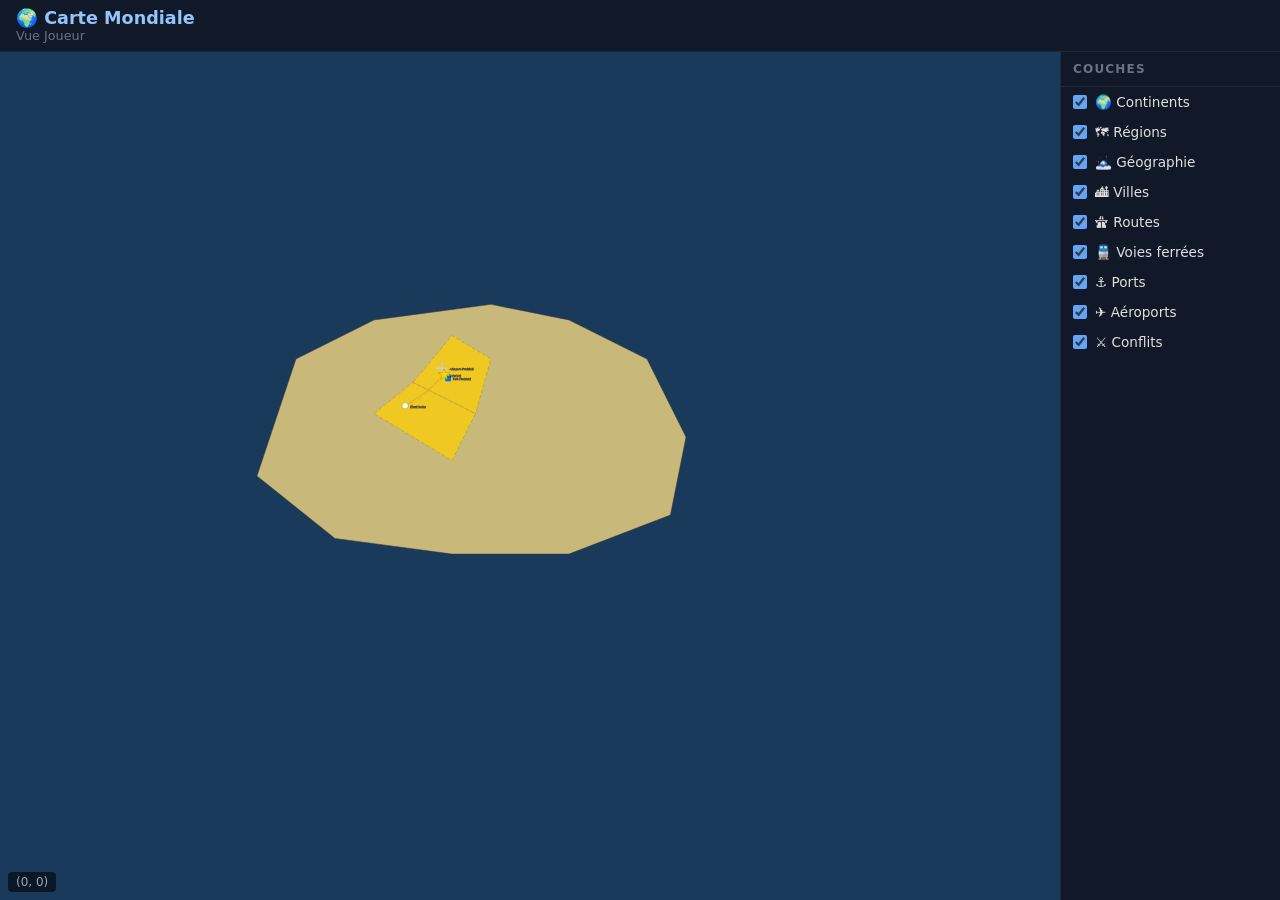
==== index.html @ fa5ddd31 "V1" ====
<!DOCTYPE html>
<html lang="fr">
<head>
  <meta charset="UTF-8">
  <title>Carte Mondiale</title>
  <link rel="stylesheet" href="style.css">
</head>
<body>
<div id="header">
  <div><h1>🌍 Carte Mondiale</h1><div class="sub">Vue Joueur</div></div>
</div>
<div id="main">
  <div id="map-container">
    <svg id="map-svg"></svg>
    <div id="coords">(0, 0)</div>
  </div>
  <div id="sidebar">
    <div class="panel-title">Couches</div>
    <div id="layer-list"></div>
  </div>
</div>
<div id="popup">
  <span class="cls" onclick="closePopup()">✕</span>
  <h3></h3><div class="pb"></div>
</div>
<script src="map.js"></script>
<script>init(false);</script>
</body>
</html>
---- style.css ----
* { box-sizing: border-box; margin: 0; padding: 0; }
body { background:#0d1b2a; color:#e0e0e0; font-family:'Segoe UI',system-ui,sans-serif;
       overflow:hidden; height:100vh; display:flex; flex-direction:column; }
#header { background:#111827; padding:8px 16px; display:flex; align-items:center;
          gap:16px; border-bottom:1px solid #1f2937; z-index:10; flex-shrink:0; }
#header h1 { font-size:1.1rem; font-weight:600; color:#93c5fd; }
#header .sub { font-size:0.8rem; color:#6b7280; }
#main { display:flex; flex:1; overflow:hidden; }
#map-container { flex:1; position:relative; overflow:hidden; cursor:grab; }
#map-container:active { cursor:grabbing; }
#map-svg { position:absolute; top:0; left:0; width:100%; height:100%; }

.continent  { stroke:#333; stroke-width:0.5; }
.region     { stroke:#555; stroke-width:0.25; stroke-dasharray:4 2; cursor:pointer; transition:filter 0.1s; }
.region:hover { filter:brightness(1.25); }
.geo-zone   { fill-opacity:0.3; stroke:rgba(100,200,100,0.4); stroke-width:0.2;
              stroke-dasharray:3 3; cursor:pointer; }
.road       { fill:none; stroke:#c8960a; stroke-width:0.4; }
.railway    { fill:none; stroke:#888; stroke-width:0.35; stroke-dasharray:5 3; }
.city-dot   { fill:#fff; stroke:#333; stroke-width:0.2; cursor:pointer; }
.capital    { fill:#ffd700; stroke:#333; stroke-width:0.2; cursor:pointer; }
.city-label { fill:#fff; font-size:3px; paint-order:stroke; stroke:#000;
              stroke-width:0.6px; stroke-linejoin:round; pointer-events:none; }
.port-icon  { fill:#0077cc; stroke:#fff; stroke-width:0.2; cursor:pointer; }
.airport-line { stroke:#ccc; stroke-width:1.5; }
.infra-label { fill:#ddd; font-size:2.5px; paint-order:stroke; stroke:#000;
               stroke-width:0.5px; pointer-events:none; }
.occ-zone   { fill:rgba(200,50,50,0.3); stroke:#cc0000; stroke-width:0.4;
              stroke-dasharray:3 2; }
.frontline  { fill:none; stroke:#ff2200; stroke-width:0.6; stroke-dasharray:5 3; }
.battle-plan{ fill:none; stroke:rgba(0,100,255,0.6); stroke-width:0.4; stroke-dasharray:4 2; }
.unit-rect  { fill:rgba(200,0,0,0.85); stroke:#ff4444; stroke-width:0.3; cursor:pointer; }
.unit-label { fill:#fff; font-size:2px; pointer-events:none; }

#sidebar { width:220px; background:#111827; border-left:1px solid #1f2937;
           display:flex; flex-direction:column; overflow-y:auto; flex-shrink:0; }
.panel-title { padding:10px 12px; font-size:0.75rem; font-weight:700;
               text-transform:uppercase; letter-spacing:0.1em; color:#6b7280;
               border-bottom:1px solid #1f2937; }
.layer-item { display:flex; align-items:center; gap:8px; padding:7px 12px;
              font-size:0.85rem; cursor:pointer; transition:background 0.15s; }
.layer-item:hover { background:#1f2937; }
.layer-item input { accent-color:#60a5fa; width:14px; height:14px; }

#popup { display:none; position:fixed; background:#1f2937; border:1px solid #374151;
         border-radius:8px; padding:12px 16px; max-width:280px; min-width:180px;
         box-shadow:0 8px 32px rgba(0,0,0,0.6); z-index:100; }
#popup.visible { display:block; }
#popup h3 { font-size:0.95rem; color:#93c5fd; margin-bottom:6px; }
#popup .pb { font-size:0.82rem; line-height:1.6; color:#9ca3af; }
#popup .cls { position:absolute; top:6px; right:10px; cursor:pointer;
              color:#6b7280; font-size:1rem; }
#popup .cls:hover { color:#e5e7eb; }

#pw-overlay { display:none; position:fixed; inset:0; background:rgba(0,0,0,0.85);
              z-index:200; align-items:center; justify-content:center; }
#pw-overlay.visible { display:flex; }
#pw-box { background:#1f2937; border:1px solid #374151; border-radius:12px;
          padding:32px 40px; text-align:center; min-width:300px; }
#pw-box h2 { color:#f87171; margin-bottom:12px; }
#pw-input { width:100%; background:#111827; border:1px solid #374151; border-radius:6px;
            color:#e5e7eb; padding:8px 12px; font-size:1rem; margin-bottom:12px; outline:none; }
#pw-input:focus { border-color:#60a5fa; }
#pw-submit { background:#3b82f6; color:#fff; border:none; border-radius:6px;
             padding:8px 24px; cursor:pointer; font-size:1rem; }
#pw-submit:hover { background:#2563eb; }
#pw-error { color:#f87171; font-size:0.85rem; margin-top:8px; display:none; }
#coords { position:absolute; bottom:8px; left:8px; background:rgba(0,0,0,0.6);
          color:#9ca3af; font-size:0.75rem; padding:3px 8px; border-radius:4px;
          pointer-events:none; }
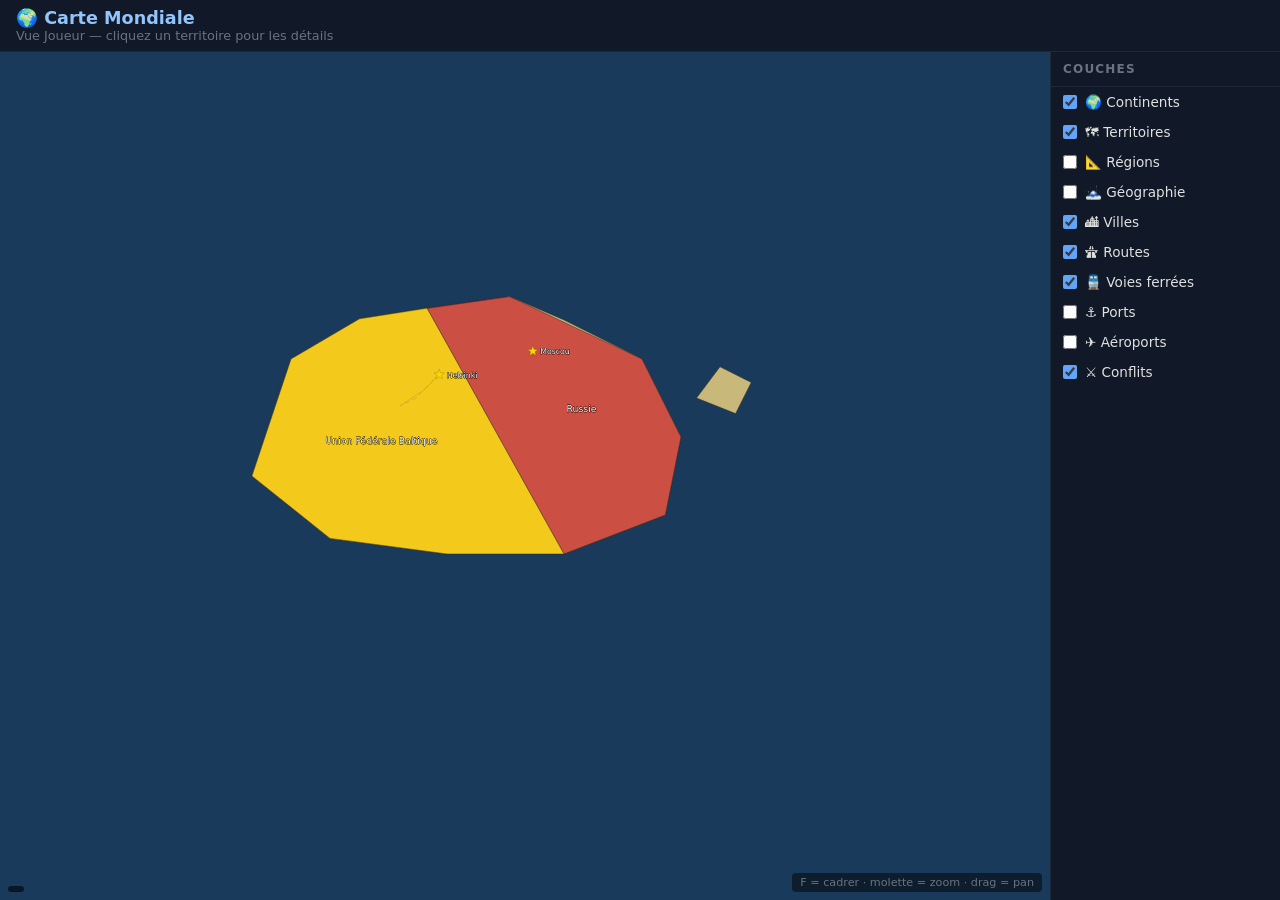
==== commit d242006f: "V2" ====
--- a/index.html
+++ b/index.html
@@ -1,29 +1,35 @@
 <!DOCTYPE html>
 <html lang="fr">
-<head>
-  <meta charset="UTF-8">
-  <title>Carte Mondiale</title>
-  <link rel="stylesheet" href="style.css">
-</head>
+<head><meta charset="UTF-8"><title>Carte Mondiale</title>
+<link rel="stylesheet" href="style.css"></head>
 <body>
 <div id="header">
-  <div><h1>🌍 Carte Mondiale</h1><div class="sub">Vue Joueur</div></div>
+  <div><h1>🌍 Carte Mondiale</h1><div class="sub">Vue Joueur — cliquez un territoire pour les détails</div></div>
 </div>
 <div id="main">
   <div id="map-container">
     <svg id="map-svg"></svg>
-    <div id="coords">(0, 0)</div>
+    <div id="coords"></div>
+    <div id="zoom-hint">F = cadrer · molette = zoom · drag = pan</div>
   </div>
   <div id="sidebar">
     <div class="panel-title">Couches</div>
     <div id="layer-list"></div>
   </div>
 </div>
+<!-- country detail -->
+<div id="detail">
+  <div id="detail-header">
+    <span id="detail-name"></span>
+    <span class="cls" onclick="closeDetail()">✕</span>
+  </div>
+  <div id="detail-body"></div>
+</div>
+<!-- hover popup -->
 <div id="popup">
   <span class="cls" onclick="closePopup()">✕</span>
   <h3></h3><div class="pb"></div>
 </div>
 <script src="map.js"></script>
 <script>init(false);</script>
-</body>
-</html>
+</body></html>
--- a/style.css
+++ b/style.css
@@ -1,71 +1,89 @@
 
-* { box-sizing: border-box; margin: 0; padding: 0; }
-body { background:#0d1b2a; color:#e0e0e0; font-family:'Segoe UI',system-ui,sans-serif;
-       overflow:hidden; height:100vh; display:flex; flex-direction:column; }
-#header { background:#111827; padding:8px 16px; display:flex; align-items:center;
-          gap:16px; border-bottom:1px solid #1f2937; z-index:10; flex-shrink:0; }
-#header h1 { font-size:1.1rem; font-weight:600; color:#93c5fd; }
-#header .sub { font-size:0.8rem; color:#6b7280; }
-#main { display:flex; flex:1; overflow:hidden; }
-#map-container { flex:1; position:relative; overflow:hidden; cursor:grab; }
-#map-container:active { cursor:grabbing; }
-#map-svg { position:absolute; top:0; left:0; width:100%; height:100%; }
+*{box-sizing:border-box;margin:0;padding:0}
+body{background:#0d1b2a;color:#e0e0e0;font-family:'Segoe UI',system-ui,sans-serif;
+     overflow:hidden;height:100vh;display:flex;flex-direction:column}
+#header{background:#111827;padding:8px 16px;display:flex;align-items:center;gap:16px;
+        border-bottom:1px solid #1f2937;z-index:10;flex-shrink:0}
+#header h1{font-size:1.1rem;font-weight:600;color:#93c5fd}
+#header .sub{font-size:0.8rem;color:#6b7280}
+#main{display:flex;flex:1;overflow:hidden}
+#map-container{flex:1;position:relative;overflow:hidden;cursor:grab}
+#map-container:active{cursor:grabbing}
+#map-svg{position:absolute;top:0;left:0;width:100%;height:100%}
 
-.continent  { stroke:#333; stroke-width:0.5; }
-.region     { stroke:#555; stroke-width:0.25; stroke-dasharray:4 2; cursor:pointer; transition:filter 0.1s; }
-.region:hover { filter:brightness(1.25); }
-.geo-zone   { fill-opacity:0.3; stroke:rgba(100,200,100,0.4); stroke-width:0.2;
-              stroke-dasharray:3 3; cursor:pointer; }
-.road       { fill:none; stroke:#c8960a; stroke-width:0.4; }
-.railway    { fill:none; stroke:#888; stroke-width:0.35; stroke-dasharray:5 3; }
-.city-dot   { fill:#fff; stroke:#333; stroke-width:0.2; cursor:pointer; }
-.capital    { fill:#ffd700; stroke:#333; stroke-width:0.2; cursor:pointer; }
-.city-label { fill:#fff; font-size:3px; paint-order:stroke; stroke:#000;
-              stroke-width:0.6px; stroke-linejoin:round; pointer-events:none; }
-.port-icon  { fill:#0077cc; stroke:#fff; stroke-width:0.2; cursor:pointer; }
-.airport-line { stroke:#ccc; stroke-width:1.5; }
-.infra-label { fill:#ddd; font-size:2.5px; paint-order:stroke; stroke:#000;
-               stroke-width:0.5px; pointer-events:none; }
-.occ-zone   { fill:rgba(200,50,50,0.3); stroke:#cc0000; stroke-width:0.4;
-              stroke-dasharray:3 2; }
-.frontline  { fill:none; stroke:#ff2200; stroke-width:0.6; stroke-dasharray:5 3; }
-.battle-plan{ fill:none; stroke:rgba(0,100,255,0.6); stroke-width:0.4; stroke-dasharray:4 2; }
-.unit-rect  { fill:rgba(200,0,0,0.85); stroke:#ff4444; stroke-width:0.3; cursor:pointer; }
-.unit-label { fill:#fff; font-size:2px; pointer-events:none; }
+/* map elements */
+.continent{stroke:#3a3020;stroke-width:0.5}
+.territory{stroke:#1a1a1a;stroke-width:0.4;cursor:pointer;transition:filter .12s}
+.territory:hover{filter:brightness(1.2)}
+.territory.active{stroke:#ffd700;stroke-width:1.5}
+.region{fill-opacity:.5;stroke:#555;stroke-width:.2;stroke-dasharray:3 2}
+.geo-zone{fill-opacity:.3;stroke:rgba(100,200,100,.4);stroke-width:.2;stroke-dasharray:3 3}
+.road{fill:none;stroke:#c8960a;stroke-width:.5}
+.railway{fill:none;stroke:#888;stroke-width:.4;stroke-dasharray:5 3}
+.city-dot{fill:#fff;stroke:#333;stroke-width:.2;cursor:pointer}
+.capital{fill:#ffd700;stroke:#333;stroke-width:.2;cursor:pointer}
+.city-lbl{fill:#fff;font-weight:500;paint-order:stroke;stroke:#000;
+          stroke-width:.8px;stroke-linejoin:round;pointer-events:none}
+.infra-lbl{fill:#ddd;paint-order:stroke;stroke:#000;stroke-width:.5px;pointer-events:none}
+.port-icon{fill:#0077cc;stroke:#fff;stroke-width:.2;cursor:pointer}
+.ap-line{stroke:#ccc;stroke-width:1.5}
+.occ-zone{fill:rgba(200,50,50,.3);stroke:#cc0000;stroke-width:.4;stroke-dasharray:3 2}
+.frontline{fill:none;stroke:#ff2200;stroke-width:.7;stroke-dasharray:6 3}
+.battle-plan{fill:none;stroke:rgba(0,100,255,.6);stroke-width:.4;stroke-dasharray:4 2}
+.unit-rect{fill:rgba(200,0,0,.85);stroke:#ff4444;stroke-width:.3;cursor:pointer}
+.unit-lbl{fill:#fff;pointer-events:none}
 
-#sidebar { width:220px; background:#111827; border-left:1px solid #1f2937;
-           display:flex; flex-direction:column; overflow-y:auto; flex-shrink:0; }
-.panel-title { padding:10px 12px; font-size:0.75rem; font-weight:700;
-               text-transform:uppercase; letter-spacing:0.1em; color:#6b7280;
-               border-bottom:1px solid #1f2937; }
-.layer-item { display:flex; align-items:center; gap:8px; padding:7px 12px;
-              font-size:0.85rem; cursor:pointer; transition:background 0.15s; }
-.layer-item:hover { background:#1f2937; }
-.layer-item input { accent-color:#60a5fa; width:14px; height:14px; }
+/* sidebar */
+#sidebar{width:230px;background:#111827;border-left:1px solid #1f2937;
+         display:flex;flex-direction:column;overflow-y:auto;flex-shrink:0}
+.panel-title{padding:10px 12px;font-size:.75rem;font-weight:700;text-transform:uppercase;
+             letter-spacing:.1em;color:#6b7280;border-bottom:1px solid #1f2937}
+.layer-item{display:flex;align-items:center;gap:8px;padding:7px 12px;
+            font-size:.85rem;cursor:pointer;transition:background .15s}
+.layer-item:hover{background:#1f2937}
+.layer-item input{accent-color:#60a5fa;width:14px;height:14px}
 
-#popup { display:none; position:fixed; background:#1f2937; border:1px solid #374151;
-         border-radius:8px; padding:12px 16px; max-width:280px; min-width:180px;
-         box-shadow:0 8px 32px rgba(0,0,0,0.6); z-index:100; }
-#popup.visible { display:block; }
-#popup h3 { font-size:0.95rem; color:#93c5fd; margin-bottom:6px; }
-#popup .pb { font-size:0.82rem; line-height:1.6; color:#9ca3af; }
-#popup .cls { position:absolute; top:6px; right:10px; cursor:pointer;
-              color:#6b7280; font-size:1rem; }
-#popup .cls:hover { color:#e5e7eb; }
+/* country detail panel */
+#detail{position:fixed;right:230px;top:48px;width:240px;background:#1f2937;
+        border:1px solid #374151;border-radius:8px;padding:0;overflow:hidden;
+        box-shadow:0 8px 32px rgba(0,0,0,.6);z-index:50;display:none;
+        transition:opacity .2s}
+#detail.open{display:block}
+#detail-header{padding:12px 16px;font-size:1rem;font-weight:700;color:#93c5fd;
+               display:flex;justify-content:space-between;align-items:center}
+#detail-header .cls{cursor:pointer;color:#6b7280;font-size:1rem}
+#detail-header .cls:hover{color:#e5e7eb}
+#detail-body{padding:8px 16px 14px;font-size:.83rem;line-height:1.7;color:#9ca3af;
+             max-height:400px;overflow-y:auto}
+#detail-body .tag{display:inline-block;background:#374151;color:#d1d5db;
+                  border-radius:4px;padding:1px 6px;margin:2px 3px 2px 0;font-size:.78rem}
 
-#pw-overlay { display:none; position:fixed; inset:0; background:rgba(0,0,0,0.85);
-              z-index:200; align-items:center; justify-content:center; }
-#pw-overlay.visible { display:flex; }
-#pw-box { background:#1f2937; border:1px solid #374151; border-radius:12px;
-          padding:32px 40px; text-align:center; min-width:300px; }
-#pw-box h2 { color:#f87171; margin-bottom:12px; }
-#pw-input { width:100%; background:#111827; border:1px solid #374151; border-radius:6px;
-            color:#e5e7eb; padding:8px 12px; font-size:1rem; margin-bottom:12px; outline:none; }
-#pw-input:focus { border-color:#60a5fa; }
-#pw-submit { background:#3b82f6; color:#fff; border:none; border-radius:6px;
-             padding:8px 24px; cursor:pointer; font-size:1rem; }
-#pw-submit:hover { background:#2563eb; }
-#pw-error { color:#f87171; font-size:0.85rem; margin-top:8px; display:none; }
-#coords { position:absolute; bottom:8px; left:8px; background:rgba(0,0,0,0.6);
-          color:#9ca3af; font-size:0.75rem; padding:3px 8px; border-radius:4px;
-          pointer-events:none; }
+/* popup */
+#popup{display:none;position:fixed;background:#1f2937;border:1px solid #374151;
+       border-radius:8px;padding:12px 16px;max-width:260px;min-width:160px;
+       box-shadow:0 8px 32px rgba(0,0,0,.6);z-index:100}
+#popup.visible{display:block}
+#popup h3{font-size:.95rem;color:#93c5fd;margin-bottom:5px}
+#popup .pb{font-size:.82rem;line-height:1.6;color:#9ca3af}
+#popup .cls{position:absolute;top:6px;right:10px;cursor:pointer;color:#6b7280}
+#popup .cls:hover{color:#e5e7eb}
+
+/* auth */
+#pw-overlay{display:none;position:fixed;inset:0;background:rgba(0,0,0,.85);
+            z-index:200;align-items:center;justify-content:center}
+#pw-overlay.visible{display:flex}
+#pw-box{background:#1f2937;border:1px solid #374151;border-radius:12px;
+        padding:32px 40px;text-align:center;min-width:300px}
+#pw-box h2{color:#f87171;margin-bottom:12px}
+#pw-input{width:100%;background:#111827;border:1px solid #374151;border-radius:6px;
+          color:#e5e7eb;padding:8px 12px;font-size:1rem;margin-bottom:12px;outline:none}
+#pw-input:focus{border-color:#60a5fa}
+#pw-submit{background:#3b82f6;color:#fff;border:none;border-radius:6px;
+           padding:8px 24px;cursor:pointer;font-size:1rem}
+#pw-submit:hover{background:#2563eb}
+#pw-error{color:#f87171;font-size:.85rem;margin-top:8px;display:none}
+
+#coords{position:absolute;bottom:8px;left:8px;background:rgba(0,0,0,.6);
+        color:#9ca3af;font-size:.75rem;padding:3px 8px;border-radius:4px;pointer-events:none}
+#zoom-hint{position:absolute;bottom:8px;right:8px;background:rgba(0,0,0,.5);
+           color:#6b7280;font-size:.7rem;padding:3px 8px;border-radius:4px;pointer-events:none}
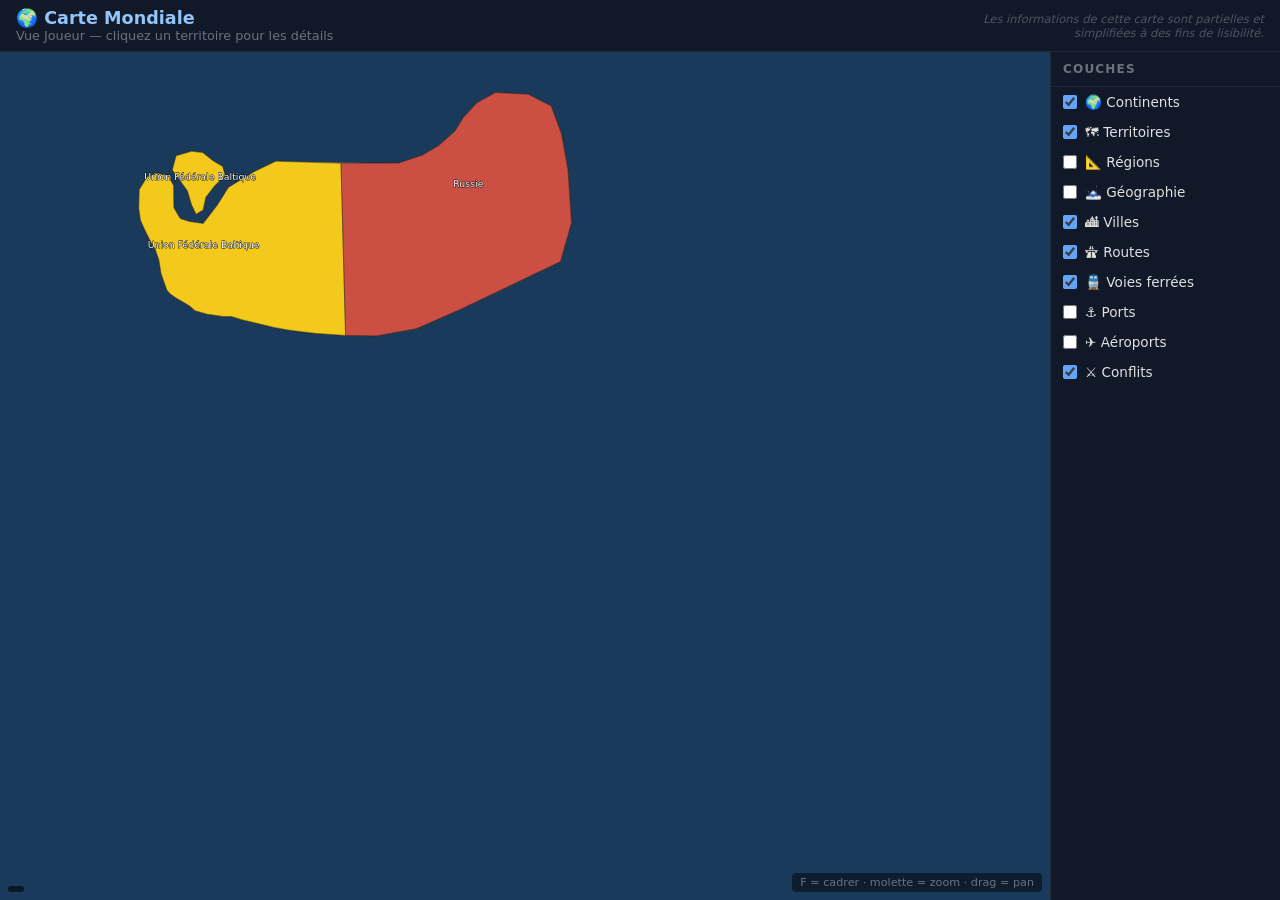
==== commit 4644f05f: "V3" ====
--- a/index.html
+++ b/index.html
@@ -5,6 +5,7 @@
 <body>
 <div id="header">
   <div><h1>🌍 Carte Mondiale</h1><div class="sub">Vue Joueur — cliquez un territoire pour les détails</div></div>
+  <div style="font-size:.72rem;color:#4b5563;margin-left:auto;font-style:italic;max-width:340px;text-align:right">Les informations de cette carte sont partielles et simplifiées à des fins de lisibilité.</div>
 </div>
 <div id="main">
   <div id="map-container">
